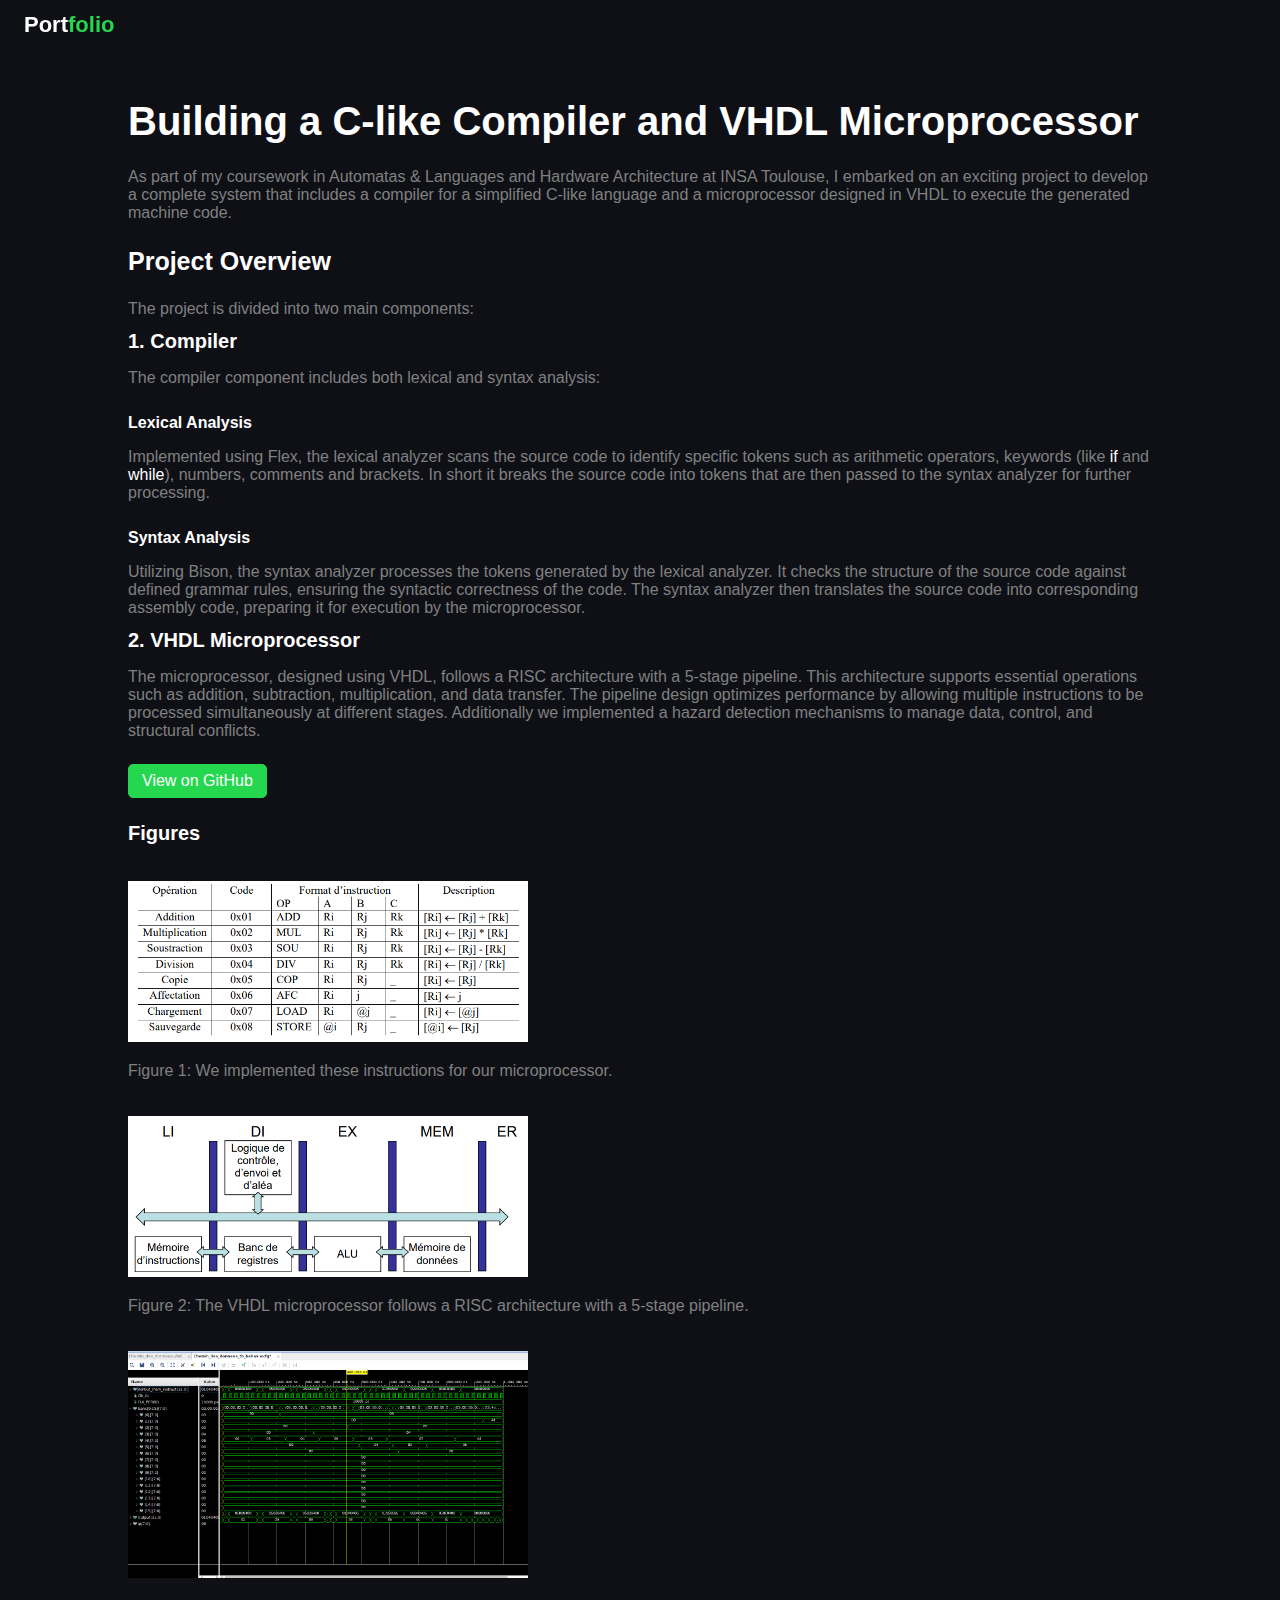
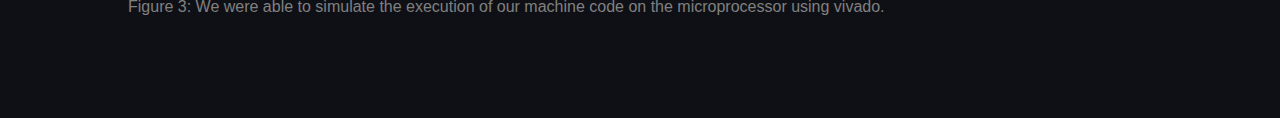
==== projects/building-compiler-and-vhdl-microprocessor.html @ 9bb572b4 "Added my first project" ====
<!DOCTYPE html>
<html>
<head>
    <head>
        <!-- Google tag (gtag.js) -->
        <script async src="https://www.googletagmanager.com/gtag/js?id=G-ZKQ09W5M62"></script>
        <script>
        window.dataLayer = window.dataLayer || [];
        function gtag(){dataLayer.push(arguments);}
        gtag('js', new Date());
    
        gtag('config', 'G-ZKQ09W5M62');
        </script>
        <!-- End of Google tag -->
    
        <title>Building a C-like Compiler and VHDL Microprocessor</title>
        <link rel="icon" type="image/webp" href="/images/favicon.webp">
        <meta name="viewport" content="width=device-width, initial-scale=1">
        <link rel="stylesheet" href="/css/project.css">
    </head>
</head>
<body>
    <header>
        <div class="hotbar">
            <a href="../index.html#projects" class="logo">Port<span>folio</span></a>
        </div>
    </header>
    <main>
        <h2>Building a C-like Compiler and VHDL Microprocessor</h2>
        <p>
            As part of my coursework in Automatas & Languages and Hardware Architecture at INSA Toulouse,
            I embarked on an exciting project to develop a complete system that includes a compiler for a simplified C-like language and a microprocessor designed in VHDL to execute the generated machine code.
        </p>
        <h3>Project Overview</h3>
        <p>
            The project is divided into two main components:
        </p>
        
        <h4>1. Compiler</h4>
        <p>
            The compiler component includes both lexical and syntax analysis:
        </p>

        <h5>Lexical Analysis</h5>
        <p>
            Implemented using Flex, the lexical analyzer scans the source code to identify specific tokens such as arithmetic operators, keywords (like <code>if</code> and <code>while</code>), numbers, comments and brackets.
            In short it breaks the source code into tokens that are then passed to the syntax analyzer for further processing.
        </p>

        <h5>Syntax Analysis</h5>
        <p>
            Utilizing Bison, the syntax analyzer processes the tokens generated by the lexical analyzer.
            It checks the structure of the source code against defined grammar rules, ensuring the syntactic correctness of the code.
            The syntax analyzer then translates the source code into corresponding assembly code, preparing it for execution by the microprocessor.
        </p>
        
        <h4>2. VHDL Microprocessor</h4>
        <p>
            The microprocessor, designed using VHDL, follows a RISC architecture with a 5-stage pipeline.
            This architecture supports essential operations such as addition, subtraction, multiplication, and data transfer.
            The pipeline design optimizes performance by allowing multiple instructions to be processed simultaneously at different stages.
            Additionally we implemented a hazard detection mechanisms to manage data, control, and structural conflicts.
        </p>

        <a href="https://github.com/DanAun/Building-a-C-like-Compiler-and-VHDL-Microprocessor" class="button">View on GitHub</a>

        <h4>Figures</h4>
        <div class="figures-container">
            <figure>
                <img src="/images/project1-fig1.png" alt="Table showing the description of the implemented instructions">
                <figcaption><p>Figure 1: We implemented these instructions for our microprocessor.</p></figcaption>
            </figure>
            <figure>
                <img src="/images/project1-fig2.png" alt="Pipeline architecture">
                <figcaption><p>Figure 2: The VHDL microprocessor follows a RISC architecture with a 5-stage pipeline.</p></figcaption>
            </figure>
            <figure>
                <img src="/images/project1-fig3.png" alt="Simulation of the microprocessor using vivado">
                <figcaption><p>Figure 3: We were able to simulate the execution of our machine code on the microprocessor using vivado.</p></figcaption>
            </figure>
        </div>
    </main>
</body>
</html>
---- css/project.css ----
/* Defining some variables to be used in the styles */
:root {
    --bg-color: #0f1016;
    --text-color: white;
    --main-color: #25d74e;
    --second-color: gray;
    --h2-font: 30px;
    --h3-font: 20px;
    --h4-font: 17px;
    --h5-font: 13px;
    --p-font: 13px;
    --border-radius: 5px;
    --spacing-unit: 10px;
    --nav-font: 22px;
}

/* Large devices (laptops/desktops, 992px and up) */
@media only screen and (min-width: 992px) {
    :root {
        --h1-font: 90px;
        --h2-font: 40px;
        --h3-font: 25px;
        --h4-font: 20px;
        --h5-font: 16px;
        --p-font: 16px;
        --spacing-unit: 12px;
    }
}


/* General styles */
* {
    box-sizing: border-box;
    font-family: Arial, Helvetica, sans-serif;
    color: var(--text-color);
}

h1 {
    font-size: var(--h1-font);
    margin-bottom: calc(4*var(--spacing-unit));
}

h2 {
    font-size: var(--h2-font);
    margin-bottom: calc(2*var(--spacing-unit));
}

h3 {
    font-size: var(--h3-font);
    margin-bottom: calc(2*var(--spacing-unit));
}

h4 {
    font-size: var(--h4-font);
    margin: var(--spacing-unit) 0;
}

h5 {
    font-size: var(--h5-font);
    margin-bottom: var(--spacing-unit);
}

p {
    font-size: var(--p-font);
    margin-bottom: var(--spacing-unit);
    color: var(--second-color);
}

body {
    background-color: var(--bg-color);
    margin: 0;
    padding: 0;
}

header {
    overflow: hidden;
    position: fixed;
    width: 100%;
    font-size: var(--nav-font);
    font-weight: bold;
    margin: 0;
    padding: 0;

    .hotbar {
        display: flex;
        align-items: center;

        .logo {
            text-decoration: none;
            margin: var(--spacing-unit) calc(2 * var(--spacing-unit));

            span {
                color: var(--main-color);
            }
        }
    }
}

main {
    display: inline-block;
    max-width: 80%;
    margin: calc(3*var(--nav-font)) 10%;

    img {
        width: min(100%, 400px);
    }

    figure {
        margin: calc(3*var(--spacing-unit)) 0;
    }
}

.button {
    display: inline-block;
    text-decoration: none;
	padding: 7px 13px;
    margin: var(--spacing-unit) 0;
	border-radius: var(--border-radius);
	font-size: var(--h5-font);
	background: var(--main-color);
	color: var(--text-color);
	border: 1px solid var(--main-color);
	transition: all .40s ease;

    &:hover {
        background-color: transparent;
        color: var(--main-color);
    }
}
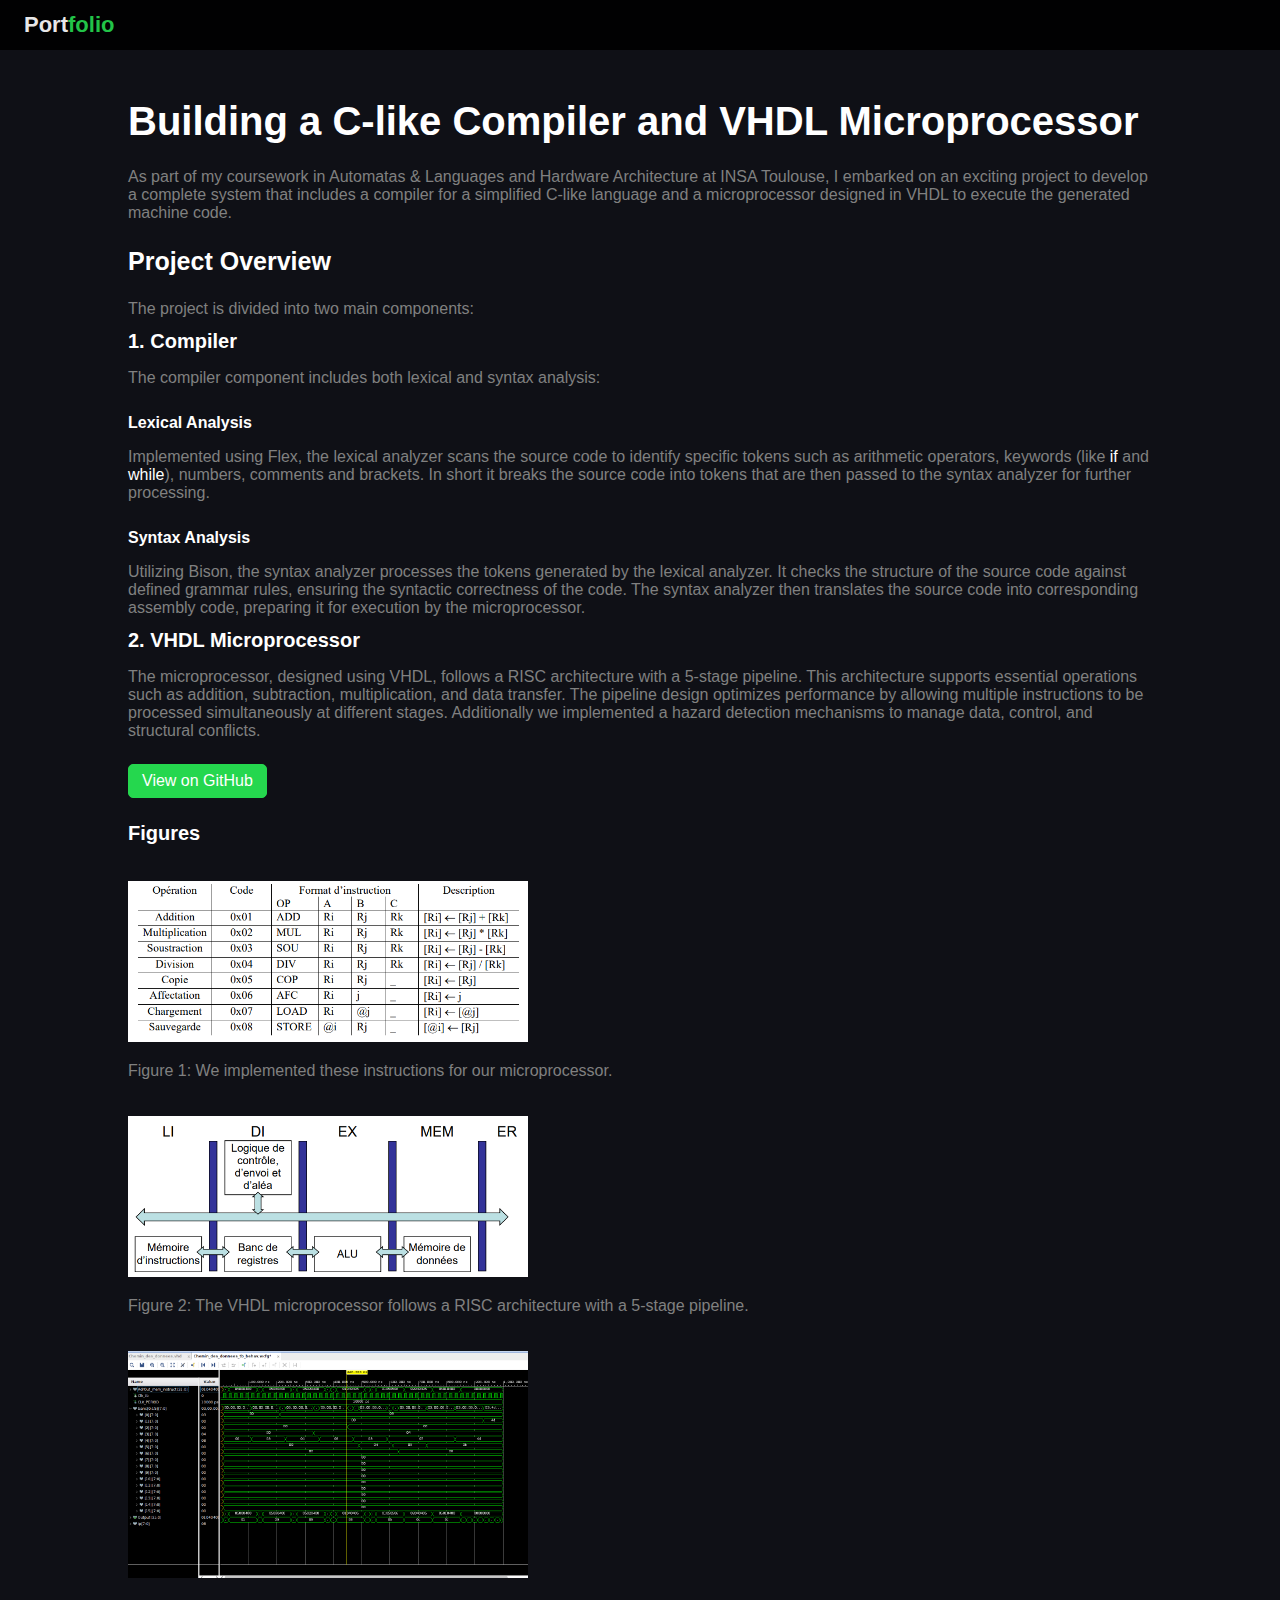
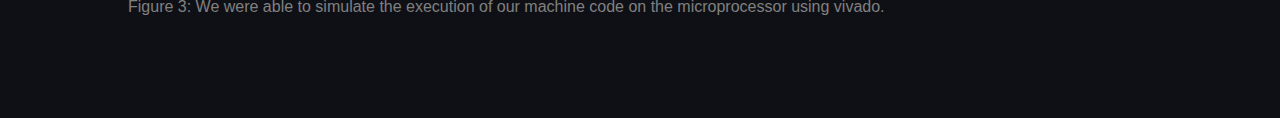
==== commit 7d700524: "style: Update logo link in header to use root path" ====
--- a/projects/building-compiler-and-vhdl-microprocessor.html
+++ b/projects/building-compiler-and-vhdl-microprocessor.html
@@ -22,7 +22,7 @@
 <body>
     <header>
         <div class="hotbar">
-            <a href="../index.html#projects" class="logo">Port<span>folio</span></a>
+            <a href="/#projects" class="logo">Port<span>folio</span></a>
         </div>
     </header>
     <main>
@@ -35,7 +35,7 @@
         <p>
             The project is divided into two main components:
         </p>
-        
+
         <h4>1. Compiler</h4>
         <p>
             The compiler component includes both lexical and syntax analysis:
--- a/css/project.css
+++ b/css/project.css
@@ -76,6 +76,8 @@
     overflow: hidden;
     position: fixed;
     width: 100%;
+    background-color: black;
+    opacity: 0.9;
     font-size: var(--nav-font);
     font-weight: bold;
     margin: 0;
